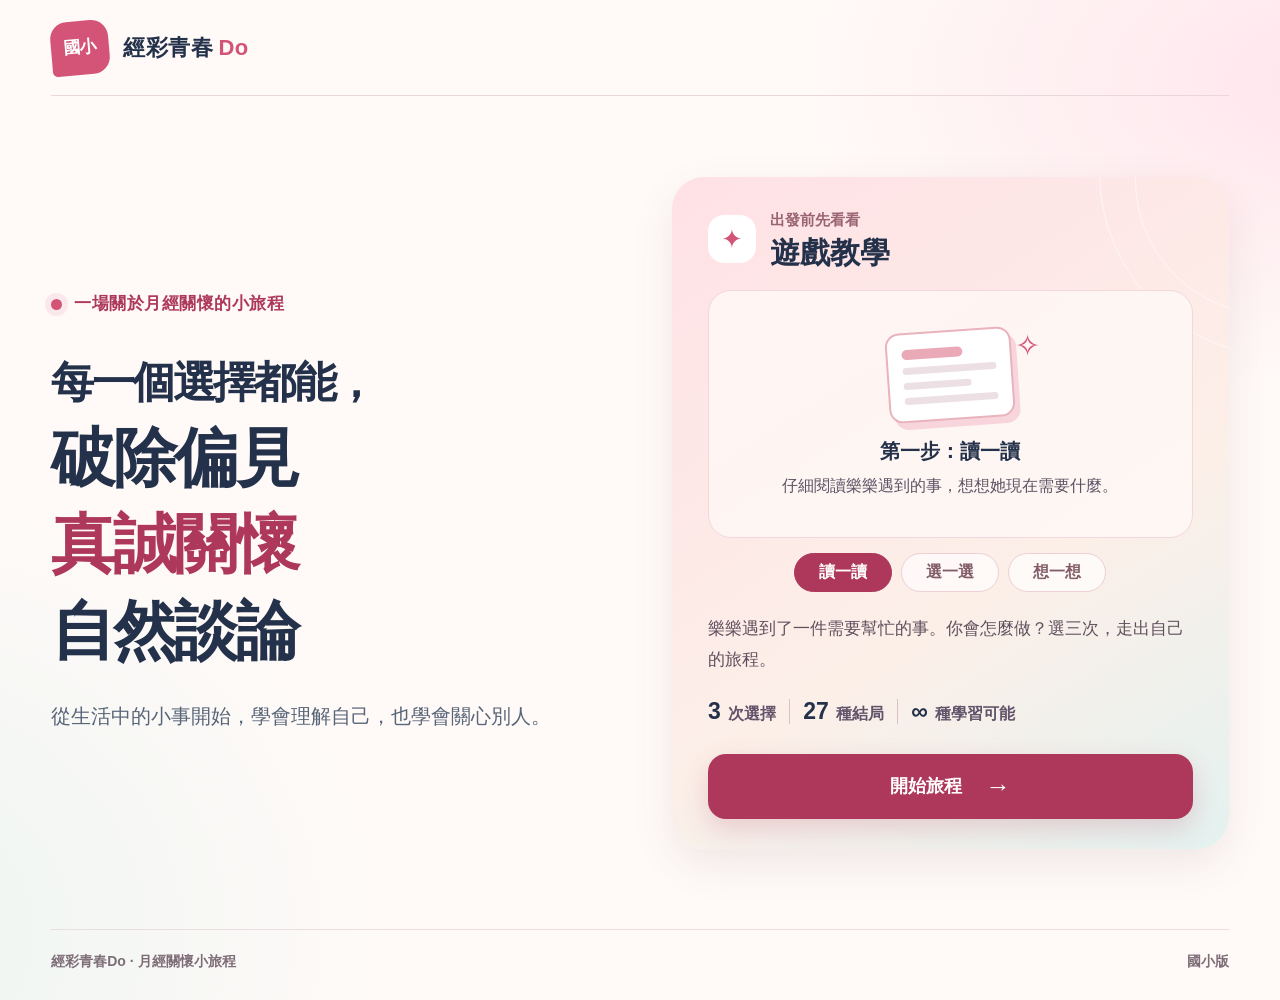
==== index.html @ 2d596158 "content: remove remaining visible English keys" ====
<!doctype html>
<html lang="zh-Hant">
<head>
  <meta charset="utf-8">
  <meta name="viewport" content="width=device-width, initial-scale=1">
  <meta name="theme-color" content="#fff7f7">
  <meta name="description" content="經彩青春Do：透過三次選擇，一起學習月經關懷、破除偏見與自然談論。">
  <title>經彩青春Do｜月經關懷小旅程</title>
  <link rel="stylesheet" href="./assets/style.css">
  <script src="./data/story.js" defer></script>
  <script src="./assets/app.js" defer></script>
</head>
<body>
<div class="app-shell">
  <header class="site-header">
    <a class="brand" id="brand-link" href="./" aria-label="回到經彩青春Do封面">
      <span class="brand-symbol">國小</span>
      <span class="brand-name">經彩青春<span class="brand-highlight">Do</span></span>
    </a>
    <button class="header-reset" type="button" id="header-reset" hidden>回到封面 <span aria-hidden="true">↗</span></button>
  </header>
  <main>
    <section class="view intro" id="intro" aria-labelledby="intro-title">
      <div class="intro-content">
        <p class="eyebrow"><span class="eyebrow-dot" aria-hidden="true"></span>一場關於月經關懷的小旅程</p>
        <h1 id="intro-title">
          <span class="intro-question">每一個選擇都能，</span>
          <span class="intro-line">破除偏見</span>
          <span class="intro-line emphasis">真誠關懷</span>
          <span class="intro-line">自然談論</span>
        </h1>
        <p class="intro-tip">從生活中的小事開始，學會理解自己，也學會關心別人。</p>
      </div>
      <section class="guide-panel" aria-labelledby="guide-title">
        <div class="guide-header"><span class="guide-icon" aria-hidden="true">✦</span><div><p class="guide-eyebrow">出發前先看看</p><h2 id="guide-title">遊戲教學</h2></div></div>
        <div class="guide-screen" aria-live="off">
          <div class="guide-slide is-active" data-guide-slide="0" aria-hidden="false">
            <div class="guide-illustration guide-read">
              <div class="guide-paper" aria-hidden="true"><div class="paper-title"></div><div class="paper-line"></div><div class="paper-line short"></div><div class="paper-line"></div></div>
              <span class="guide-deco" aria-hidden="true">✧</span>
            </div>
            <h3>第一步：讀一讀</h3>
            <p>仔細閱讀樂樂遇到的事，想想她現在需要什麼。</p>
          </div>
          <div class="guide-slide" data-guide-slide="1" aria-hidden="true">
            <div class="guide-illustration guide-choose" aria-hidden="true">
              <div class="guide-choice">甲</div><div class="guide-choice active">乙 <span>✓</span></div><div class="guide-choice">丙</div>
            </div>
            <h3>第二步：選一選</h3>
            <p>從三個回答中，選出你現在最想說的話。</p>
          </div>
          <div class="guide-slide" data-guide-slide="2" aria-hidden="true">
            <div class="guide-illustration guide-result" aria-hidden="true">
              <span class="guide-check">✓</span>
              <div class="guide-result-lines"><span></span><span></span><span></span></div>
            </div>
            <h3>第三步：想一想</h3>
            <p>確認三次選擇後，再看看回饋與過關結果。</p>
          </div>
        </div>
        <div class="guide-picks" aria-label="切換遊戲教學">
          <button class="guide-pick is-active" type="button" data-guide="0" aria-pressed="true">讀一讀</button>
          <button class="guide-pick" type="button" data-guide="1" aria-pressed="false">選一選</button>
          <button class="guide-pick" type="button" data-guide="2" aria-pressed="false">想一想</button>
        </div>
        <p class="guide-intro">樂樂遇到了一件需要幫忙的事。你會怎麼做？選三次，走出自己的旅程。</p>
        <div class="intro-stats" aria-label="旅程玩法">
          <span><strong>3</strong> 次選擇</span>
          <span class="stat-divider" aria-hidden="true"></span>
          <span><strong>27</strong> 種結局</span>
          <span class="stat-divider" aria-hidden="true"></span>
          <span><strong>∞</strong> 種學習可能</span>
        </div>
        <button class="primary-btn" id="start-btn" type="button">開始旅程 <span aria-hidden="true">→</span></button>
      </section>
    </section>
    <section class="view game" id="game" hidden aria-labelledby="scene-title">
      <div class="step-top">
        <div>
          <h1 class="step-heading">你的旅程正在展開</h1>
          <p class="step-desc">仔細閱讀情境，深入想想，最後做出回應。</p>
        </div>
        <div class="step-fraction" id="step-fraction">01 <span>/ 03</span></div>
      </div>
      <div class="progress-track" aria-label="旅程進度"><div id="progress-fill" class="progress-fill"></div></div>
      <div class="stage-labels"><span>旅程開始</span><span>深入想想</span><span>做出回應</span></div>
      <div class="scene-layout">
        <div class="scene-visual">
          <div class="visual-topline"><span class="visual-tag">第 <span id="scene-number">1</span> 個情境</span><span class="visual-decor" aria-hidden="true">✳</span></div>
          <div class="image-frame">
            <img id="scene-image" class="scene-image" alt="" loading="eager" decoding="async" hidden>
            <div id="image-placeholder" class="image-placeholder" role="img" aria-label="劇情圖片（尚未放入）"><span class="placeholder-mark" aria-hidden="true">✦</span><span>劇情圖片</span></div>
          </div>
          <p class="visual-caption">想一想：如果你也在現場，會怎麼做？</p>
        </div>
        <div class="scene-content">
          <div class="scene-kicker"><span id="scene-chip">情境 1</span><span class="scene-separator" aria-hidden="true"></span><span>月經友善行動</span></div>
          <h2 id="scene-title" tabindex="-1">突然來了，怎麼辦？</h2>
          <p id="scene-narrative" class="scene-narrative"></p>
          <div class="choose-heading"><h3>你會怎麼回答？</h3><span>選一個最想說的話</span></div>
          <div class="choices" id="choices" aria-label="三個回答"></div>
          <p class="keyboard-hint">點選想說的話，就能繼續下一個情境。</p>
        </div>
      </div>
      <div class="game-footer">
        <button id="back-btn" class="back-btn" type="button">← 回到上一個情境</button>
        <span class="route-trail" id="route-trail" aria-live="polite"></span>
      </div>
    </section>
    <section class="view ending" id="ending" hidden aria-labelledby="ending-title">
      <div class="ending-hero">
        <div class="ending-icon" aria-hidden="true">✦</div>
        <p class="eyebrow">三次選擇完成</p>
        <h1 id="ending-title" tabindex="-1">你的選擇，走出了一段旅程。</h1>
        <p id="ending-intro">先看看自己做的三次選擇，想一想，再決定要不要送出。</p>
      </div>
      <div class="ending-body">
        <section aria-labelledby="summary-heading">
          <div class="section-heading"><span class="section-number">一</span><h2 id="summary-heading">這是你的選擇旅程</h2><span id="ending-code" class="route-badge">路徑 ABB</span></div>
          <ol class="journey-steps" id="journey-steps"></ol>
          <div id="confirm-actions" class="confirm-actions">
            <p>你確定要用這三個選擇，完成這趟旅程嗎？</p>
            <div class="actions-row">
              <button id="rethink-btn" class="secondary-btn" type="button">← 回頭再想一次</button>
              <button id="confirm-btn" class="primary-btn" type="button">確定選擇 <span aria-hidden="true">→</span></button>
            </div>
          </div>
        </section>
        <section id="feedback-section" class="feedback-section" aria-labelledby="feedback-heading" hidden>
          <div class="section-heading"><span class="section-number">二</span><h2 id="feedback-heading" tabindex="-1">看看這次旅程的回饋</h2></div>
          <div class="feedback-grid">
            <article class="feedback-card positive"><div class="feedback-icon" aria-hidden="true">✓</div><h3>做得好的地方</h3><p id="positive-text"></p></article>
            <article class="feedback-card improve"><div class="feedback-icon" aria-hidden="true">↗</div><h3>可以改進的地方</h3><p id="improve-text"></p></article>
            <article class="feedback-card result"><div class="feedback-icon" id="status-icon" aria-hidden="true">★</div><h3>過關狀態</h3><p id="status-text" aria-live="polite"></p></article>
          </div>
          <div class="ending-actions"><button class="primary-btn" id="again-btn" type="button">再玩一次，回到封面 <span aria-hidden="true">→</span></button></div>
        </section>
      </div>
    </section>
  </main>
  <footer class="site-footer"><span>經彩青春Do · 月經關懷小旅程</span><span>國小版</span></footer>
</div>
</body>
</html>
---- assets/style.css ----
/* 經彩青春Do — 國小版：大字、清楚選項、手機友善 */
:root{color-scheme:light;--ink:#24314a;--muted:#596578;--pink:#d45477;--pink-dark:#ad385c;--pink-light:#fde7ed;--line:#eddde0;--background:#fffaf8;--teal:#2d7a72;--shadow:0 16px 44px rgba(93,48,59,.09);font-family:"Noto Sans TC","PingFang TC","Microsoft JhengHei",-apple-system,BlinkMacSystemFont,"Segoe UI",sans-serif;font-size:17px}
*,*:before,*:after{box-sizing:border-box}
html{scroll-behavior:smooth}
body{margin:0;min-width:320px;color:var(--ink);background:radial-gradient(ellipse 55% 40% at 105% 8%,#ffe5ec 0%,transparent 79%),radial-gradient(ellipse 55% 60% at -10% 93%,#edf5f2 0%,transparent 76%),var(--background);line-height:1.7}
body,button{font-family:inherit}
button{cursor:pointer;font-size:inherit}
button:focus-visible,a:focus-visible{outline:3px solid var(--teal);outline-offset:4px}
button:disabled{cursor:not-allowed}
[hidden],.view[hidden]{display:none!important}
.app-shell{max-width:1360px;min-height:100vh;margin:0 auto;padding:0 clamp(18px,4vw,60px);display:flex;flex-direction:column}
.site-header{height:96px;display:flex;align-items:center;justify-content:space-between;gap:14px;border-bottom:1px solid #ead7dc}
.brand{display:inline-flex;align-items:center;gap:14px;text-decoration:none;color:var(--ink);font-size:22px;white-space:nowrap}
.brand-symbol{display:grid;place-items:center;min-width:58px;height:54px;padding:0 8px;background:var(--pink);color:white;border-radius:17px 17px 17px 5px;font-weight:900;font-size:17px;transform:rotate(-5deg)}
.brand-name{font-weight:900;letter-spacing:.025em}
.brand-highlight{color:var(--pink);margin-left:5px}
.header-reset{border:1px solid #dfbcc5;border-radius:22px;background:white;color:var(--ink);font-weight:800;font-size:16px;padding:9px 19px;white-space:nowrap}
.header-reset:hover{color:var(--pink-dark);border-color:var(--pink)}
main{flex:1}
.site-footer{border-top:1px solid var(--line);padding:20px 0 26px;display:flex;justify-content:space-between;gap:12px;color:#7e6d77;font-size:14px;font-weight:650}
.eyebrow{display:flex;align-items:center;gap:12px;margin:0;color:var(--pink-dark);font-weight:850;font-size:17px;letter-spacing:.03em}
.eyebrow-dot{display:inline-block;height:11px;width:11px;border-radius:50%;background:var(--pink);box-shadow:0 0 0 6px #fae8ed}
.primary-btn,.secondary-btn{min-height:60px;padding:13px 25px;display:inline-flex;align-items:center;justify-content:center;gap:23px;border-radius:18px;font-size:18px;font-weight:900;border:1.5px solid transparent;transition:transform .15s,background-color .15s,box-shadow .15s;line-height:1.5}
.primary-btn{background:var(--pink-dark);color:white;box-shadow:0 10px 27px #a83d5933}
.primary-btn:hover{background:#952f50;transform:translateY(-2px)}
.primary-btn span{font-size:25px}
.secondary-btn{color:var(--ink);background:white;border-color:#ddc4c9}
.secondary-btn:hover{background:#fff1f5}
.intro{display:grid;grid-template-columns:minmax(0,1fr) minmax(440px,1fr);gap:clamp(24px,5vw,78px);align-items:center;padding:clamp(48px,9vh,110px) 0 80px}
.intro-content{min-width:0}
.intro h1{display:flex;flex-direction:column;gap:5px;font-size:clamp(45px,5vw,73px);font-weight:950;line-height:1.27;letter-spacing:-.04em;margin:32px 0 25px}
.intro-question{font-size:clamp(31px,3.35vw,49px);color:var(--ink);line-height:1.45}
.intro-line{display:block;color:var(--ink)}
.intro-line.emphasis{color:var(--pink-dark)}
.intro-tip{font-size:20px;line-height:1.95;color:var(--muted);max-width:550px;margin:25px 0 0}
.guide-panel{background:linear-gradient(148deg,#ffe1e5 0%,#fcefe8 60%,#e4f2f0 100%);border-radius:32px;padding:30px clamp(23px,3vw,36px);position:relative;overflow:hidden;box-shadow:var(--shadow)}
.guide-panel:before,.guide-panel:after{content:"";position:absolute;pointer-events:none;width:370px;height:370px;border:1px solid #ffffff90;border-radius:50%;right:-240px;top:-190px}
.guide-panel:after{width:270px;height:270px;top:-132px;right:-176px}
.guide-header{position:relative;display:flex;align-items:center;gap:14px;margin-bottom:18px}
.guide-icon{display:grid;place-items:center;width:48px;height:48px;background:white;border-radius:16px;color:var(--pink);font-size:26px}
.guide-eyebrow{font-size:15px;font-weight:800;color:#996473;margin:0}
.guide-header h2{font-size:30px;line-height:1.3;margin:0;font-weight:950}
.guide-screen{height:248px;position:relative;background:#fff9f7cc;border:1px solid #f3d7dc;border-radius:23px;overflow:hidden}
.guide-slide{position:absolute;inset:0;display:flex;flex-direction:column;align-items:center;justify-content:center;gap:4px;padding:12px 18px;text-align:center;opacity:0;visibility:hidden;transform:translateY(12px);transition:opacity .5s ease,transform .5s ease,visibility .5s}
.guide-slide.is-active{opacity:1;visibility:visible;transform:translateY(0)}
.guide-slide h3{font-size:20px;font-weight:900;margin:7px 0 1px}
.guide-slide p{font-size:16px;line-height:1.65;margin:0;max-width:360px;color:#5c5364}
.guide-illustration{height:95px;display:flex;align-items:center;justify-content:center;position:relative}
.guide-paper{width:126px;height:90px;border:2px solid #e9b3bd;border-radius:14px;background:#fff;box-shadow:5px 7px 0 #f8d5dc;display:flex;flex-direction:column;gap:8px;padding:15px 14px;transform:rotate(-4deg)}
.guide-read.is-animated .guide-paper{animation:float-paper 2.8s ease-in-out infinite}
.paper-title{background:#eaa9b7;height:10px;border-radius:12px;width:65%}
.paper-line{background:#ece0e4;height:7px;width:100%;border-radius:10px}
.paper-line.short{width:72%}
.guide-deco{position:absolute;right:-27px;top:-8px;font-size:30px;color:var(--pink);animation:pulse-stars 1.8s ease-in-out infinite}
.guide-choose{gap:8px;align-items:stretch}
.guide-choice{display:grid;place-items:center;width:61px;height:75px;border-radius:12px;border:2px solid #e7bdc6;background:white;color:#ae5c77;font-size:24px;font-weight:900}
.guide-choice.active{background:#c64a6c;color:white;transform:translateY(-8px);box-shadow:0 11px 20px #a94c6233;animation:select-step 1.5s ease-in-out infinite}
.guide-choice span{font-size:17px}
.guide-check{width:84px;height:84px;border-radius:50%;display:grid;place-items:center;background:#d9efea;color:#27756d;font-size:45px;font-weight:900;animation:check-pop 2s ease-in-out infinite}
.guide-result-lines{display:flex;flex-direction:column;gap:9px}
.guide-result-lines span{display:block;width:92px;height:12px;border-radius:10px;background:#e6c8d0}
.guide-result-lines span:nth-child(2){width:70px}
.guide-picks{display:flex;justify-content:center;gap:9px;flex-wrap:wrap;margin:15px 0 21px}
.guide-pick{padding:8px 13px;min-width:98px;background:#ffffffaf;border:1px solid #edcfd5;border-radius:100px;color:#835d69;font-size:16px;font-weight:800}
.guide-pick.is-active{background:var(--pink-dark);border-color:var(--pink-dark);color:#fff}
.guide-intro{color:#604f5d;font-size:17px;line-height:1.88;margin:14px 0 16px}
.intro-stats{display:flex;align-items:center;flex-wrap:wrap;gap:10px 13px;margin:0 0 22px;color:#62536a;font-size:16px;font-weight:800}
.intro-stats strong{font-size:23px;color:var(--ink);margin-right:3px}
.stat-divider{width:1px;height:25px;background:#dcbfc8}
.guide-panel .primary-btn{width:100%;min-height:64px}
@keyframes float-paper{50%{transform:translateY(-6px) rotate(-2deg)}}
@keyframes pulse-stars{50%{transform:scale(1.2);opacity:.7}}
@keyframes select-step{50%{transform:translateY(-12px);box-shadow:0 15px 18px #a94c6233}}
@keyframes check-pop{50%{transform:scale(1.08)}}
.game{padding:36px 0 56px}
.step-top{display:flex;align-items:center;justify-content:space-between;gap:22px;margin-bottom:20px}
.step-heading{font-size:clamp(25px,2.6vw,34px);font-weight:900;margin:0 0 4px;line-height:1.4}
.step-desc{font-size:19px;color:#637081;margin:0;line-height:1.75}
.step-fraction{font-weight:900;font-size:34px;white-space:nowrap;font-variant-numeric:tabular-nums}
.step-fraction span{color:#a29da5;font-size:20px}
.progress-track{height:10px;background:#f0e1e5;border-radius:50px;overflow:hidden}
.progress-fill{height:100%;width:33.333%;background:linear-gradient(90deg,#d44d77,#ed9d84);border-radius:50px;transition:width .25s ease}
.stage-labels{display:flex;justify-content:space-between;gap:8px;color:#736777;font-size:16px;font-weight:800;margin-top:8px}
.scene-layout{display:grid;grid-template-columns:minmax(0,.95fr) minmax(0,1.05fr);align-items:start;gap:24px;margin-top:30px}
.scene-visual{background:#faefee;border:1px solid #eedbdf;border-radius:28px;padding:22px;min-width:0}
.visual-topline{display:flex;align-items:center;justify-content:space-between;gap:10px;margin-bottom:15px}
.visual-tag{background:white;border-radius:100px;padding:8px 17px;color:#a93c5f;font-size:16px;font-weight:900}
.visual-decor{color:var(--pink);font-size:26px}
.image-frame{width:100%;aspect-ratio:16/9;position:relative;background:#fff8f7;border-radius:20px;overflow:hidden;display:grid;place-items:center;border:1px solid #f0d6df}
.scene-image{display:block;width:100%;height:100%;object-fit:cover}
.image-placeholder{display:flex;position:absolute;inset:0;flex-direction:column;align-items:center;justify-content:center;gap:14px;color:#c3748a;font-size:26px;font-weight:900;background:linear-gradient(135deg,#fffaf8,#fce8ec);border:2px dashed #dfabb9;border-radius:20px}
.placeholder-mark{display:grid;place-items:center;width:76px;height:76px;background:#fce2e8;border-radius:24px;font-size:41px}
.visual-caption{font-size:16px;font-weight:800;color:#966976;margin:17px 2px 0}
.scene-content{background:white;border:1px solid #eedfe2;border-radius:28px;padding:clamp(23px,3vw,36px);box-shadow:var(--shadow);min-width:0}
.scene-kicker{display:flex;align-items:center;gap:11px;color:#95586e;font-size:16px;font-weight:850}
.scene-chip,.scene-kicker #scene-chip{background:#ffedf1;padding:8px 14px;border-radius:100px;color:#a73d60}
.scene-separator{background:#dfb6c0;width:5px;height:5px;border-radius:50%}
.scene-content h2{font-size:clamp(26px,2.8vw,36px);line-height:1.42;margin:23px 0 17px;font-weight:950;outline:none}
.scene-narrative{font-size:18px;line-height:1.9;color:#364257;border-left:5px solid #e6a6b8;background:#fff8f7;border-radius:0 14px 14px 0;margin:0;padding:17px 20px}
.choose-heading{display:flex;align-items:baseline;justify-content:space-between;flex-wrap:wrap;gap:7px;margin:27px 0 13px}
.choose-heading h3{font-weight:900;font-size:22px;margin:0}
.choose-heading span{font-size:16px;color:#987984}
.choices{display:flex;flex-direction:column;gap:13px}
.option{width:100%;display:flex;align-items:flex-start;gap:14px;text-align:left;border:1.5px solid #e4d6db;border-radius:18px;padding:18px 15px;background:white;line-height:1.85;color:var(--ink);transition:border-color .15s,background-color .15s,transform .15s,box-shadow .15s}
.option:hover{background:#fff8fa;border-color:#cb8096;box-shadow:0 7px 19px #9d5b7623;transform:translateX(2px)}
.option:active{transform:translateX(0)}
.option-letter{flex:none;min-width:42px;height:42px;display:grid;place-items:center;border-radius:13px;background:#f7e6ec;color:#a23b5d;font-size:19px;font-weight:900}
.option-body{flex:1;overflow-wrap:anywhere;font-size:18px}
.option-label{color:#a3355a;font-weight:900}
.option-dialogue{font-weight:550}
.option-arrow{align-self:center;color:#be9bab;font-size:22px}
.keyboard-hint{font-size:15px;color:#7d7380;margin:17px 0 0}
.game-footer{display:flex;align-items:center;justify-content:space-between;gap:16px;flex-wrap:wrap;margin-top:24px}
.back-btn{background:transparent;border:0;color:#844d66;font-size:17px;font-weight:900;padding:12px 0}
.back-btn:hover{text-decoration:underline}
.back-btn:disabled{opacity:.35;text-decoration:none}
.route-trail{font-size:16px;color:#8e7182;font-weight:800}
.ending{max-width:1140px;margin:auto;padding:35px 0 85px}
.ending-hero{text-align:center;padding:20px 0 36px}
.ending-icon{display:grid;place-items:center;margin:0 auto 12px;background:#fbe4ea;width:66px;height:66px;border-radius:19px;color:#b34b6a;font-size:36px}
.ending-hero .eyebrow{justify-content:center}
.ending-hero h1{font-size:clamp(29px,4vw,45px);line-height:1.48;letter-spacing:-.025em;font-weight:950;margin:20px 0 13px;outline:none}
.ending-hero>p:last-child{font-size:18px;color:#617086;line-height:1.8;margin:0 auto;max-width:700px}
.ending-body{padding:clamp(22px,4vw,45px);background:#fff;border:1px solid #ecdcdf;border-radius:30px;box-shadow:var(--shadow)}
.section-heading{display:flex;align-items:center;gap:13px;flex-wrap:wrap;margin:0 0 24px}
.section-number{width:40px;height:40px;display:grid;place-items:center;background:#fce7eb;border-radius:50%;font-size:17px;font-weight:900;color:#b23b61}
.section-heading h2{font-size:clamp(21px,2.4vw,27px);font-weight:950;line-height:1.45;margin:0}
.route-badge{display:inline-block;border-radius:100px;padding:8px 14px;background:#fde7ec;color:#a8385e;font-size:17px;font-weight:900;margin-left:auto}
.journey-steps{display:grid;grid-template-columns:repeat(3,minmax(0,1fr));gap:14px;list-style:none;margin:0;padding:0;counter-reset:step}
.journey-steps li{border:1px solid #efdbdf;background:#fff7f8;border-radius:19px;padding:20px 16px;min-height:107px;font-size:19px;font-weight:900;line-height:1.7;display:flex;gap:14px;align-items:center;overflow-wrap:anywhere}
.journey-steps li:before{counter-increment:step;content:counter(step,decimal-leading-zero);align-self:flex-start;color:#bd5474;font-size:16px;font-weight:900}
.confirm-actions{padding:24px 0 9px;text-align:center}
.confirm-actions>p{margin:0 0 18px;font-size:19px;font-weight:850}
.actions-row{display:flex;justify-content:center;gap:15px;flex-wrap:wrap}
.feedback-section{border-top:1px solid #ecdcdf;padding-top:32px;margin-top:34px}
#feedback-heading:focus{outline:none}
.feedback-grid{display:grid;grid-template-columns:repeat(3,minmax(0,1fr));gap:16px;align-items:stretch}
.feedback-card{padding:23px 19px;border-radius:20px;min-width:0;line-height:1.8}
.feedback-card.positive{background:#eaf6f1;border:1px solid #c4e4d9}
.feedback-card.improve{background:#fff3eb;border:1px solid #f2dece}
.feedback-card.result{background:#f0effc;border:1px solid #dfdcf5}
.feedback-icon{display:grid;place-items:center;width:44px;height:44px;border-radius:50%;font-size:24px;font-weight:900}
.positive .feedback-icon{background:#d0eee3;color:#267a65}
.improve .feedback-icon{background:#ffe0cd;color:#a65b31}
.result .feedback-icon{background:#e1def8;color:#685c9d}
.feedback-card h3{font-size:21px;font-weight:900;margin:14px 0 7px}
.feedback-card p{margin:0;font-size:18px;line-height:1.9;color:#39455b}
.result.passed{background:#eaf6f1;border-color:#a9d5c8}
.result.passed .feedback-icon{background:#c9ebdb;color:#23785b}
.result.retry{background:#fff3eb;border-color:#e8cabb}
.ending-actions{display:flex;justify-content:center;margin-top:30px}
.ending-actions .primary-btn{min-width:300px}
@media(max-width:1050px){
  .intro{grid-template-columns:minmax(0,.88fr) minmax(380px,1.12fr);gap:26px}
  .intro h1{font-size:clamp(38px,5vw,54px)}
  .intro-question{font-size:clamp(28px,3.6vw,37px)}
  .scene-layout{grid-template-columns:1fr}
  .scene-visual{padding:15px}
  .image-frame{max-height:450px}
  .feedback-grid{grid-template-columns:repeat(2,minmax(0,1fr))}
  .feedback-card.result{grid-column:1/-1}
}
@media(max-width:740px){
  .site-header{height:76px}
  .brand{font-size:19px;gap:11px}
  .brand-symbol{min-width:53px;height:49px;font-size:16px}
  .intro{grid-template-columns:1fr;padding:40px 0 55px;gap:32px}
  .intro h1{font-size:clamp(44px,9vw,64px);margin:17px 0}
  .intro-question{font-size:clamp(30px,6vw,40px)}
  .intro-tip{font-size:18px}
  .guide-panel{max-width:650px;width:100%;margin:0 auto}
  .step-top{align-items:flex-start}
  .step-desc{font-size:18px}
  .journey-steps{grid-template-columns:1fr}
  .journey-steps li{min-height:65px;padding:14px 17px}
  .feedback-grid{grid-template-columns:1fr}
  .feedback-card.result{grid-column:auto}
}
@media(max-width:480px){
  .app-shell{padding:0 15px}
  .brand{font-size:18px}
  .header-reset{font-size:15px;padding:9px 12px}
  .intro{padding:32px 0 46px;gap:24px}
  .intro .eyebrow{font-size:16px}
  .intro h1{font-size:clamp(39px,10vw,53px);gap:4px;line-height:1.32}
  .intro-question{font-size:clamp(29px,7.2vw,37px)}
  .intro-tip{font-size:17px}
  .guide-panel{padding:22px 17px;border-radius:24px}
  .guide-header h2{font-size:26px}
  .guide-screen{height:236px}
  .guide-slide h3{font-size:19px}
  .guide-slide p{font-size:16px}
  .guide-picks{gap:5px}
  .guide-pick{min-width:0;flex:1;font-size:15px;padding:9px 3px}
  .guide-intro{font-size:17px}
  .intro-stats{gap:8px;font-size:15px}
  .intro-stats strong{font-size:22px}
  .stat-divider{height:21px}
  .game{padding:26px 0 48px}
  .step-heading{font-size:25px}
  .step-fraction{font-size:29px}
  .step-fraction span{font-size:17px}
  .step-desc{font-size:17px}
  .stage-labels{font-size:15px}
  .scene-layout{gap:18px;margin-top:24px}
  .scene-visual{padding:12px;border-radius:22px}
  .visual-tag{font-size:15px}
  .image-frame{border-radius:15px}
  .image-placeholder{font-size:21px}
  .placeholder-mark{height:55px;width:55px;font-size:28px}
  .scene-content{padding:22px 17px;border-radius:22px}
  .scene-kicker{font-size:15px}
  .scene-content h2{font-size:27px;margin:18px 0 14px}
  .scene-narrative{font-size:17px;padding:15px 14px}
  .choose-heading{margin:23px 0 11px}
  .choose-heading h3{font-size:20px}
  .choose-heading span{font-size:15px}
  .option{padding:16px 11px;gap:10px}
  .option-letter{min-width:37px;height:37px;font-size:17px;border-radius:11px}
  .option-body{font-size:17px}
  .keyboard-hint{display:none}
  .ending{padding:23px 0 52px}
  .ending-hero h1{font-size:30px;margin:14px 0}
  .ending-hero>p:last-child{font-size:17px}
  .ending-body{padding:22px 15px;border-radius:23px}
  .section-heading{gap:8px}
  .section-heading h2{font-size:21px}
  .section-number{width:33px;height:33px;font-size:16px}
  .route-badge{font-size:15px;padding:6px 10px}
  .journey-steps li{font-size:18px}
  .confirm-actions>p{font-size:17px}
  .actions-row{flex-direction:column}
  .actions-row button{width:100%}
  .feedback-card{padding:20px 17px}
  .feedback-card h3{font-size:21px}
  .feedback-card p{font-size:17px}
  .ending-actions .primary-btn{min-width:0;width:100%}
  .site-footer{font-size:13px}
}
@media(prefers-reduced-motion:reduce){
  *,*:before,*:after{animation:none!important;transition:none!important;scroll-behavior:auto!important}
}
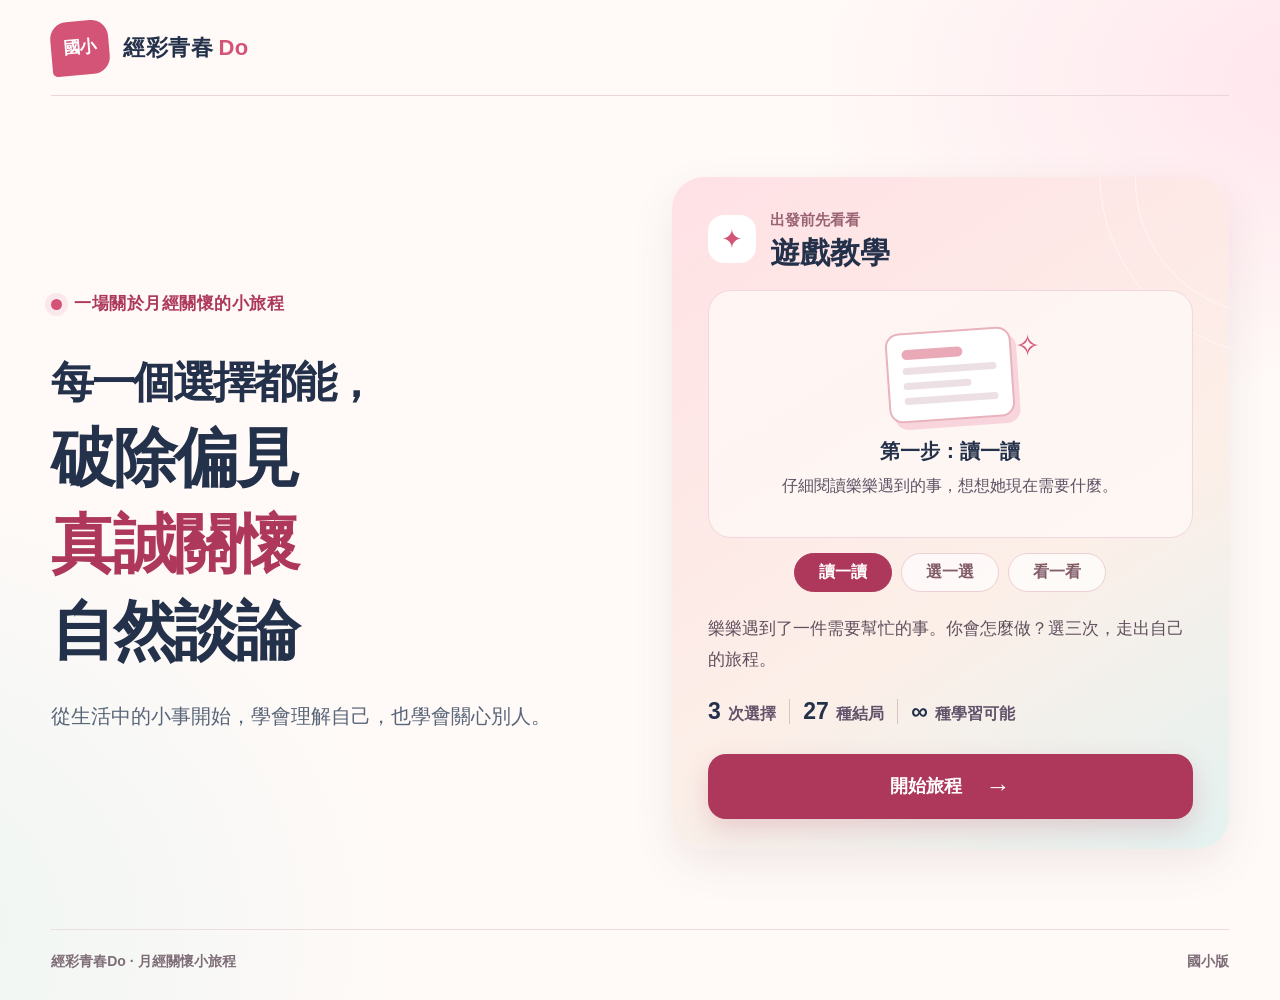
==== commit c69f3c4f: "ui: rename tutorial step three to 看一看" ====
--- a/index.html
+++ b/index.html
@@ -17,7 +17,7 @@
       <span class="brand-symbol">國小</span>
       <span class="brand-name">經彩青春<span class="brand-highlight">Do</span></span>
     </a>
-    <button class="header-reset" type="button" id="header-reset" hidden>回到封面 <span aria-hidden="true">↗</span></button>
+    <button class="header-reset" type="button" id="header-reset" hidden>重新開始 <span aria-hidden="true">↗</span></button>
   </header>
   <main>
     <section class="view intro" id="intro" aria-labelledby="intro-title">
@@ -44,7 +44,7 @@
           </div>
           <div class="guide-slide" data-guide-slide="1" aria-hidden="true">
             <div class="guide-illustration guide-choose" aria-hidden="true">
-              <div class="guide-choice">甲</div><div class="guide-choice active">乙 <span>✓</span></div><div class="guide-choice">丙</div>
+              <div class="guide-choice">A</div><div class="guide-choice active">B <span>✓</span></div><div class="guide-choice">C</div>
             </div>
             <h3>第二步：選一選</h3>
             <p>從三個回答中，選出你現在最想說的話。</p>
@@ -54,14 +54,14 @@
               <span class="guide-check">✓</span>
               <div class="guide-result-lines"><span></span><span></span><span></span></div>
             </div>
-            <h3>第三步：想一想</h3>
+            <h3>第三步：看一看</h3>
             <p>確認三次選擇後，再看看回饋與過關結果。</p>
           </div>
         </div>
         <div class="guide-picks" aria-label="切換遊戲教學">
           <button class="guide-pick is-active" type="button" data-guide="0" aria-pressed="true">讀一讀</button>
           <button class="guide-pick" type="button" data-guide="1" aria-pressed="false">選一選</button>
-          <button class="guide-pick" type="button" data-guide="2" aria-pressed="false">想一想</button>
+          <button class="guide-pick" type="button" data-guide="2" aria-pressed="false">看一看</button>
         </div>
         <p class="guide-intro">樂樂遇到了一件需要幫忙的事。你會怎麼做？選三次，走出自己的旅程。</p>
         <div class="intro-stats" aria-label="旅程玩法">
@@ -83,7 +83,6 @@
         <div class="step-fraction" id="step-fraction">01 <span>/ 03</span></div>
       </div>
       <div class="progress-track" aria-label="旅程進度"><div id="progress-fill" class="progress-fill"></div></div>
-      <div class="stage-labels"><span>旅程開始</span><span>深入想想</span><span>做出回應</span></div>
       <div class="scene-layout">
         <div class="scene-visual">
           <div class="visual-topline"><span class="visual-tag">第 <span id="scene-number">1</span> 個情境</span><span class="visual-decor" aria-hidden="true">✳</span></div>
--- a/assets/style.css
+++ b/assets/style.css
@@ -80,7 +80,6 @@
 .step-fraction span{color:#a29da5;font-size:20px}
 .progress-track{height:10px;background:#f0e1e5;border-radius:50px;overflow:hidden}
 .progress-fill{height:100%;width:33.333%;background:linear-gradient(90deg,#d44d77,#ed9d84);border-radius:50px;transition:width .25s ease}
-.stage-labels{display:flex;justify-content:space-between;gap:8px;color:#736777;font-size:16px;font-weight:800;margin-top:8px}
 .scene-layout{display:grid;grid-template-columns:minmax(0,.95fr) minmax(0,1.05fr);align-items:start;gap:24px;margin-top:30px}
 .scene-visual{background:#faefee;border:1px solid #eedbdf;border-radius:28px;padding:22px;min-width:0}
 .visual-topline{display:flex;align-items:center;justify-content:space-between;gap:10px;margin-bottom:15px}
@@ -201,8 +200,7 @@
   .step-fraction{font-size:29px}
   .step-fraction span{font-size:17px}
   .step-desc{font-size:17px}
-  .stage-labels{font-size:15px}
-  .scene-layout{gap:18px;margin-top:24px}
+    .scene-layout{gap:18px;margin-top:24px}
   .scene-visual{padding:12px;border-radius:22px}
   .visual-tag{font-size:15px}
   .image-frame{border-radius:15px}
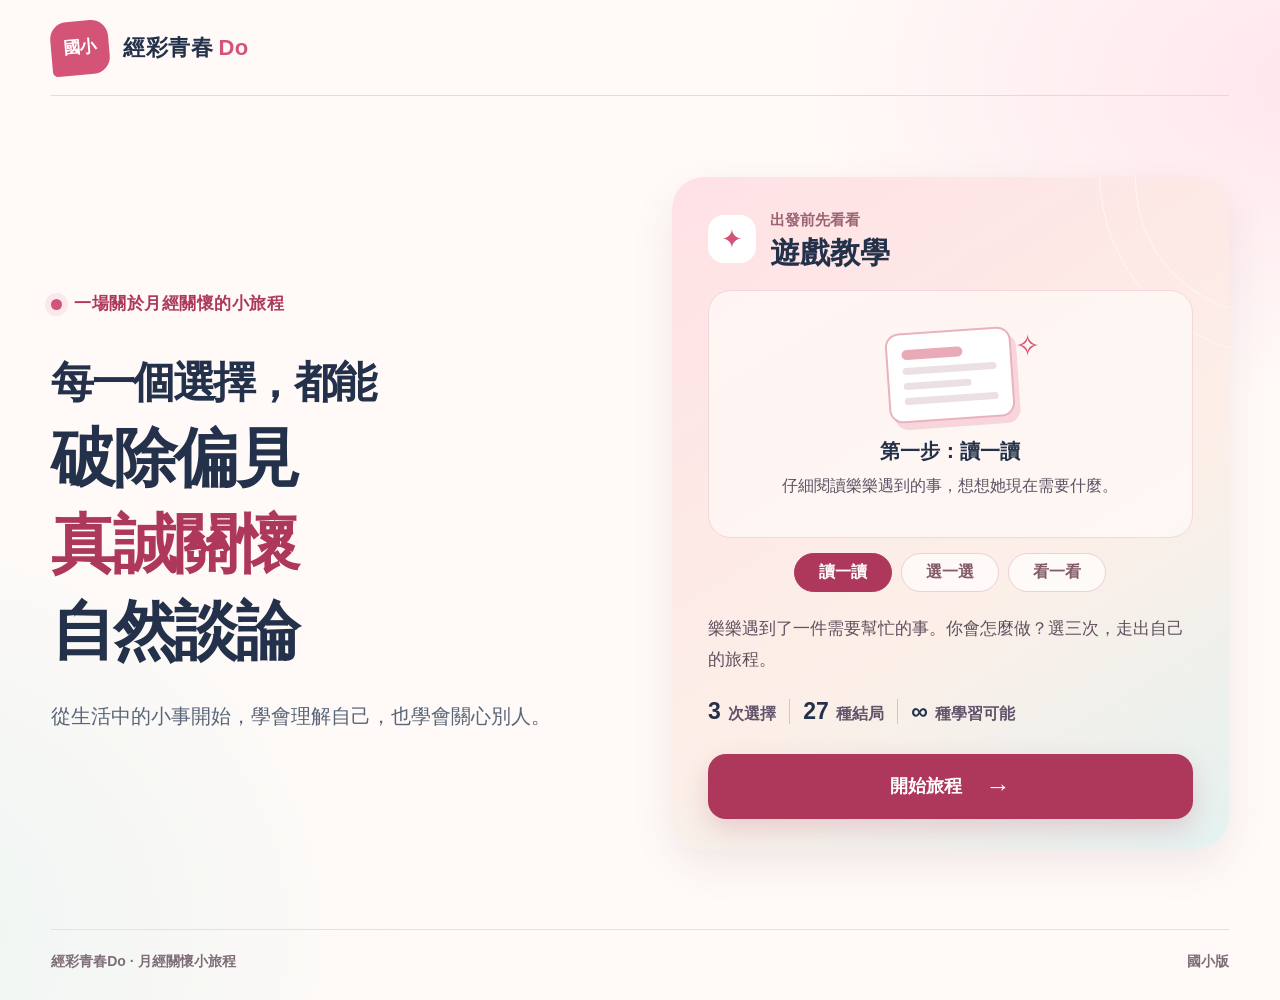
==== commit a3366054: "copy: revise four elementary game UI phrases" ====
--- a/index.html
+++ b/index.html
@@ -24,7 +24,7 @@
       <div class="intro-content">
         <p class="eyebrow"><span class="eyebrow-dot" aria-hidden="true"></span>一場關於月經關懷的小旅程</p>
         <h1 id="intro-title">
-          <span class="intro-question">每一個選擇都能，</span>
+          <span class="intro-question">每一個選擇，都能</span>
           <span class="intro-line">破除偏見</span>
           <span class="intro-line emphasis">真誠關懷</span>
           <span class="intro-line">自然談論</span>
@@ -87,6 +87,10 @@
         <div class="scene-visual">
           <div class="visual-topline"><span class="visual-tag">第 <span id="scene-number">1</span> 個情境</span><span class="visual-decor" aria-hidden="true">✳</span></div>
           <div class="image-frame">
+            <video id="scene-video" class="scene-video" muted loop playsinline controls preload="none" poster="./images/S0.webp" aria-label="第一幕：樂樂在操場邊，看見同學玩球的影片" hidden>
+              <source src="./gemini_generated_video_9aa4eba3.mp4" type="video/mp4">
+              你的瀏覽器無法播放這段影片。
+            </video>
             <img id="scene-image" class="scene-image" alt="" loading="eager" decoding="async" hidden>
             <div id="image-placeholder" class="image-placeholder" role="img" aria-label="劇情圖片（尚未放入）"><span class="placeholder-mark" aria-hidden="true">✦</span><span>劇情圖片</span></div>
           </div>
@@ -96,7 +100,7 @@
           <div class="scene-kicker"><span id="scene-chip">情境 1</span><span class="scene-separator" aria-hidden="true"></span><span>月經友善行動</span></div>
           <h2 id="scene-title" tabindex="-1">突然來了，怎麼辦？</h2>
           <p id="scene-narrative" class="scene-narrative"></p>
-          <div class="choose-heading"><h3>你會怎麼回答？</h3><span>選一個最想說的話</span></div>
+          <div class="choose-heading"><h3>這時候，你的選擇是甚麼</h3><span>選一項想說或想做的</span></div>
           <div class="choices" id="choices" aria-label="三個回答"></div>
           <p class="keyboard-hint">點選想說的話，就能繼續下一個情境。</p>
         </div>
@@ -132,7 +136,7 @@
             <article class="feedback-card improve"><div class="feedback-icon" aria-hidden="true">↗</div><h3>可以改進的地方</h3><p id="improve-text"></p></article>
             <article class="feedback-card result"><div class="feedback-icon" id="status-icon" aria-hidden="true">★</div><h3>過關狀態</h3><p id="status-text" aria-live="polite"></p></article>
           </div>
-          <div class="ending-actions"><button class="primary-btn" id="again-btn" type="button">再玩一次，回到封面 <span aria-hidden="true">→</span></button></div>
+          <div class="ending-actions"><button class="primary-btn" id="again-btn" type="button">回到最初，再挑戰一次 <span aria-hidden="true">→</span></button></div>
         </section>
       </div>
     </section>
--- a/assets/style.css
+++ b/assets/style.css
@@ -86,7 +86,9 @@
 .visual-tag{background:white;border-radius:100px;padding:8px 17px;color:#a93c5f;font-size:16px;font-weight:900}
 .visual-decor{color:var(--pink);font-size:26px}
 .image-frame{width:100%;aspect-ratio:16/9;position:relative;background:#fff8f7;border-radius:20px;overflow:hidden;display:grid;place-items:center;border:1px solid #f0d6df}
-.scene-image{display:block;width:100%;height:100%;object-fit:cover}
+.scene-image,.scene-video{display:block;width:100%;height:100%;object-fit:cover}
+.scene-video{background:#fff7f7}
+.scene-video::-webkit-media-controls-panel{background-color:rgba(255,250,249,.88)}
 .image-placeholder{display:flex;position:absolute;inset:0;flex-direction:column;align-items:center;justify-content:center;gap:14px;color:#c3748a;font-size:26px;font-weight:900;background:linear-gradient(135deg,#fffaf8,#fce8ec);border:2px dashed #dfabb9;border-radius:20px}
 .placeholder-mark{display:grid;place-items:center;width:76px;height:76px;background:#fce2e8;border-radius:24px;font-size:41px}
 .visual-caption{font-size:16px;font-weight:800;color:#966976;margin:17px 2px 0}
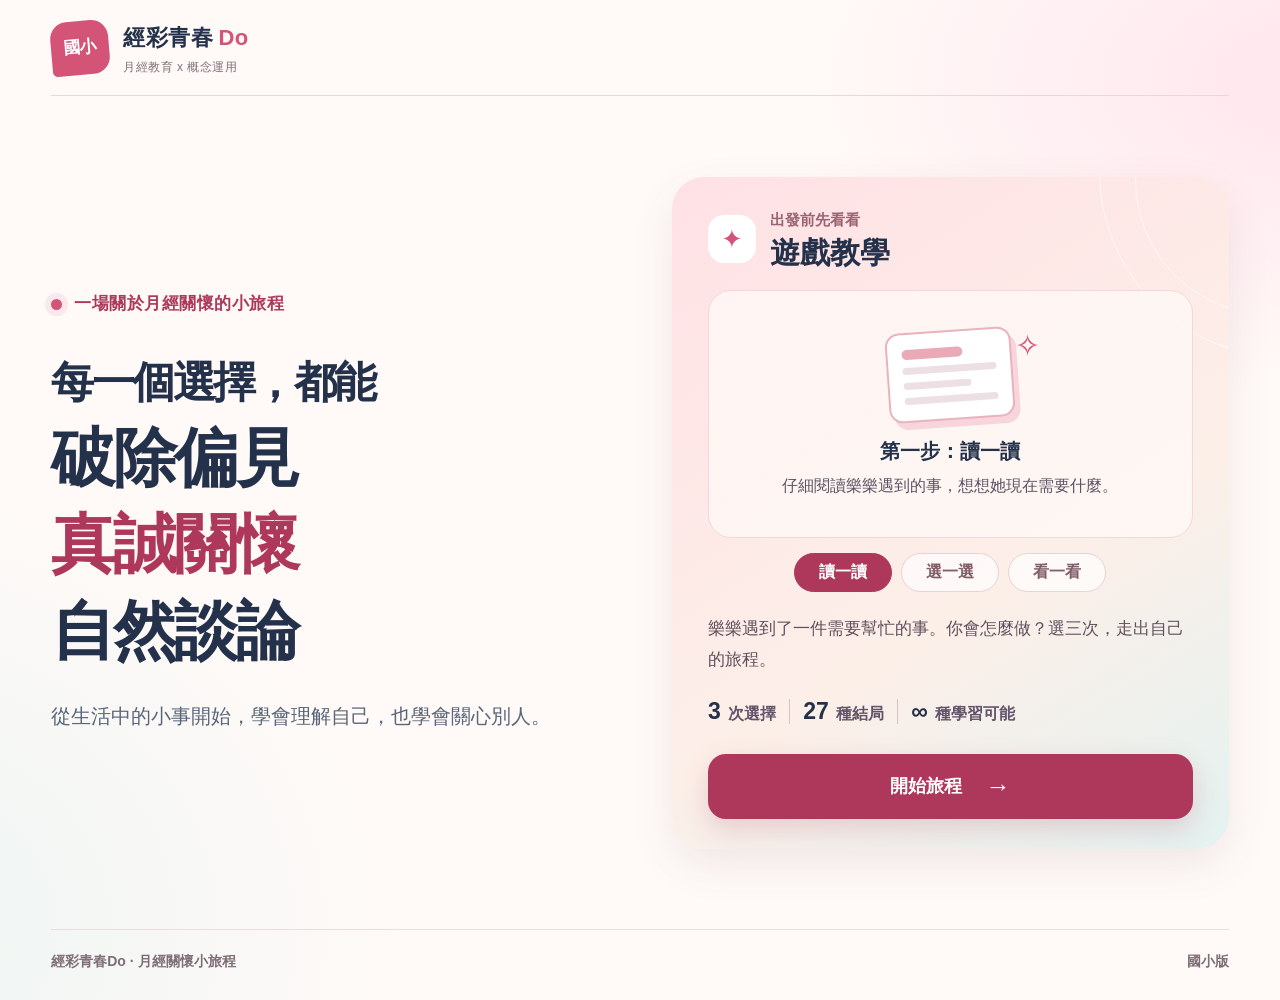
==== commit bdb665c7: "Update index.html" ====
--- a/index.html
+++ b/index.html
@@ -15,7 +15,12 @@
   <header class="site-header">
     <a class="brand" id="brand-link" href="./" aria-label="回到經彩青春Do封面">
       <span class="brand-symbol">國小</span>
-      <span class="brand-name">經彩青春<span class="brand-highlight">Do</span></span>
+     <span class="brand-name">
+  經彩青春<span class="brand-highlight">Do</span>
+  <small style="display:block; margin-top:3px; font-size:12px; font-weight:400; letter-spacing:0.04em; color:#826f78; line-height:1.4;">
+    月經教育 x 概念運用
+  </small>
+</span>
     </a>
     <button class="header-reset" type="button" id="header-reset" hidden>重新開始 <span aria-hidden="true">↗</span></button>
   </header>
@@ -144,4 +149,4 @@
   <footer class="site-footer"><span>經彩青春Do · 月經關懷小旅程</span><span>國小版</span></footer>
 </div>
 </body>
-</html>+</html>
